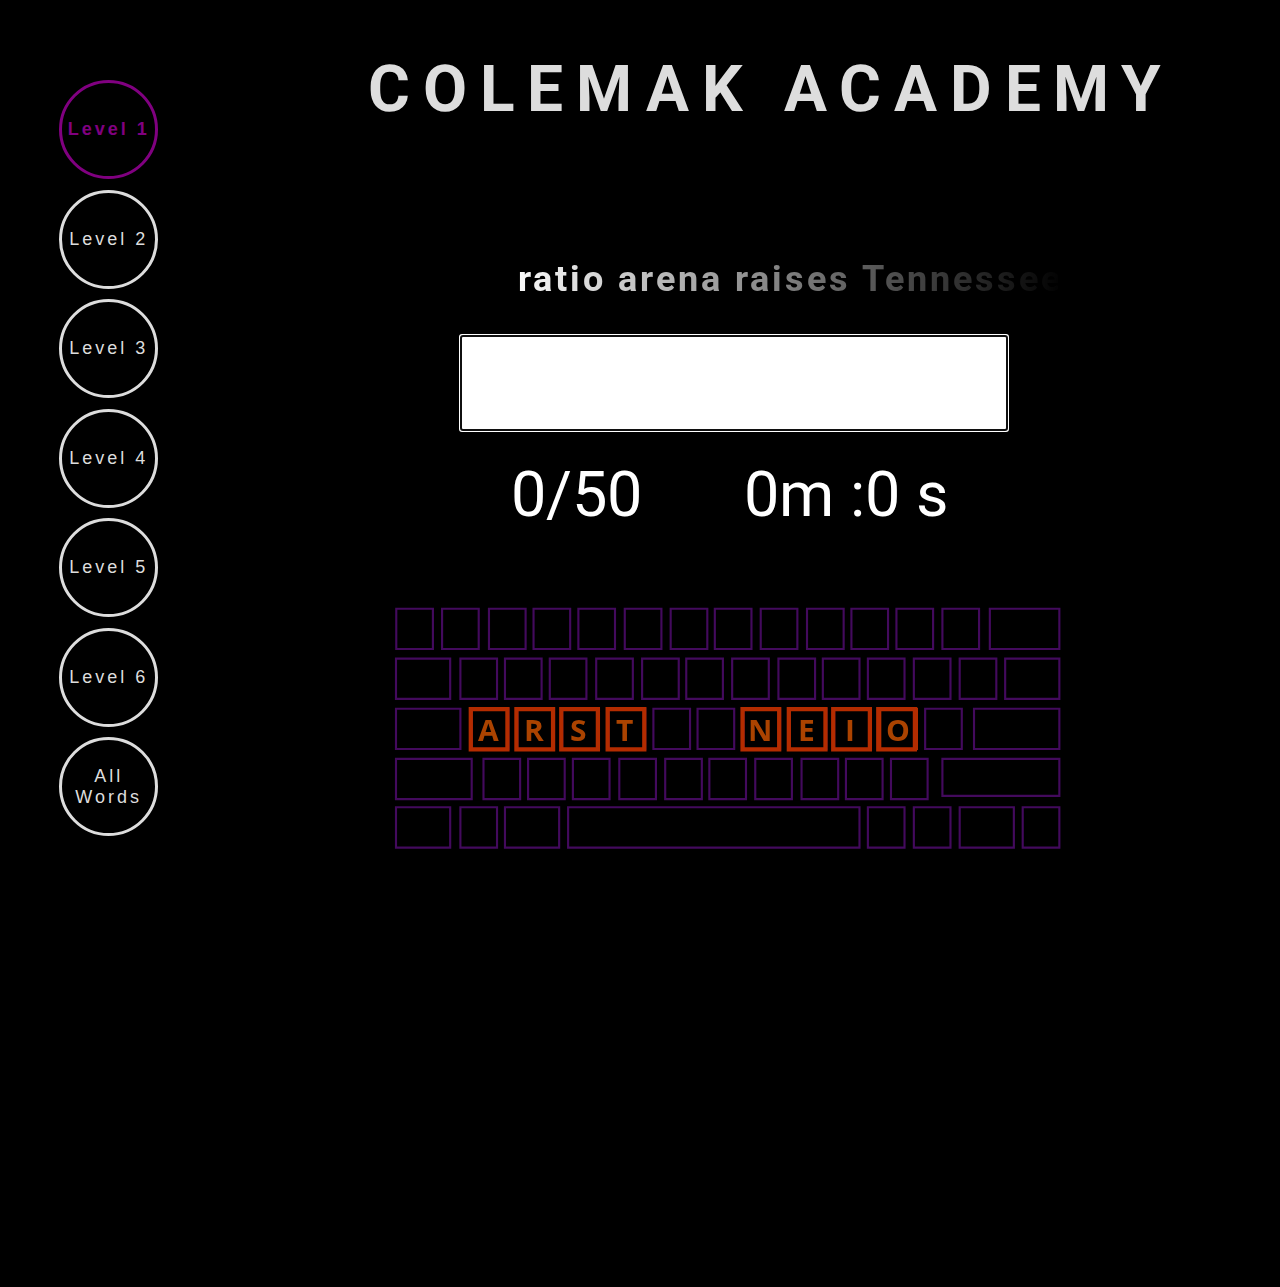
==== ColemakAcademy/index.html @ 1ba9257a "initial upload for colemak academy and dvorak academy" ====
<!DOCTYPE html>
<html>
<head>
	<title>Colemak Academy</title>
	<link rel="icon" href="keyboardImages/favicon.png">
	<link href="https://fonts.googleapis.com/css2?family=Roboto:wght@300;400;700&display=swap" rel="stylesheet">
	<link rel="stylesheet" type="text/css" href="logic/main.css">
</head>
<body>

	<h1>Colemak Academy</h1>

	<nav>
		<button class='currentLevel'>Level 1</button>
		<button>Level 2</button>
		<button>Level 3</button>
		<button>Level 4</button>
		<button>Level 5</button>
		<button>Level 6</button>
		<button>All Words</button>

	</nav>

	<section id="main">
		<h2 id="prompt" class='noDisplay'>
			<span id="currentWord"></span>
			<span id="nextWord"></span>
			<span id="thirdWord"></span>
		</h2>
		<button id="resetButton" class='noDisplay'>Reset</button>
		<input id = 'userInput' type="paragraph" spellcheck="false">
		<div id='feedback'>
			<div id='scoreAndClock'>
					<span id="scoreText">0/50</span>
					<span id="timeText">0m :0 s</span>
			</div>
			<div id='testResults' class='transparent'>
				<div id='accuracyText'></div>
				<div id='wpmText'></div>
			</div>
				<div id='accuracyText' class='transparent'></div>
			<div id='cheatsheet'>
				<img class='levelKeys' id='backgroundKeys' src="keyboardImages/keyboard.svg">
				<img id='keyImage1' class='levelKeys' src="keyboardImages/arstneio.svg">
				<img id='keyImage2' class='levelKeys transparent' src="keyboardImages/dh.svg">
				<img id='keyImage3' class='levelKeys transparent' src="keyboardImages/cvkm.svg">
				<img id='keyImage4' class='levelKeys transparent' src="keyboardImages/fplu.svg">
				<img id='keyImage5' class='levelKeys transparent' src="keyboardImages/yzkb.svg">
				<img id='keyImage6' class='levelKeys transparent' src="keyboardImages/qwgj.svg">
			</div>
		</div>
	</section>

<!-- 	<button id='startAgain'>Start Again</button> -->

<script type="text/javascript" src="logic/wordList.js"></script>
<script type="text/javascript" src="logic/app.js"></script>
</body>
</html>
---- ColemakAcademy/logic/main.css ----
body {
	display: flex;
	flex-direction: row;

	align-items: center;
	justify-content: space-between;

	background-color: black;
	color: white;
	height: 100vh;
	max-height: 100%;
	overflow: hidden;

	font-family: Roboto;
}

h1	{
	position: absolute;
	top: 1vh;
	font-size: 5vw;
	margin-left: 40vmin;
	color: #ddd;

	text-transform: uppercase;
	text-align: center;
	letter-spacing: 1vw;
}


nav {
	display: flex;
	flex-direction: column;
	justify-content: space-between;

	flex: 1 1 200px;

	height: 84vh;
	margin-left: 4vw;
}

#main {
	display: flex;
	flex-direction: column;
	align-items: flex-start;
	justify-content: center;



	flex: 2 1 800px;

	margin: 0 18vw 0 20vw;
}

nav button {
	margin: 0;
	border-radius: 100%;
	height: 11vh;
	width: 11vh;
	font-size: 2vh;
}

nav button:hover {
	font-weight: bold;
	border-color: purple;
}

h2, button {
	font-size: 3.5vh;
	margin: 13vh 0 3vh 0;
	padding: .5vh;
	border: 3px solid transparent;

	letter-spacing: 3px;
}

button {
	background-color: transparent;
	color: #ddd;
	border: 3px solid #ddd;

	text-transform: capitalize;
}

button:focus {
	outline: none;
}

#prompt {
	overflow: hidden;
	white-space: nowrap;
	font-size: 4vh;
	padding-right: 20vh;
	width: 40vh;
	color: white;

    -webkit-mask-image: -webkit-gradient(linear, left top, right bottom, 
    from(rgba(0,0,0,1)), to(rgba(0,0,0,0)));
}

#prompt span:nth-of-type(2), #prompt span:nth-of-type(3){
	font-size: 3vh;
}

#resetButton {
	margin-left: 23vh;
}

input {
	height: 10vh;

	font-size: 7vh;
}


input, #feedback {
	width: 60vh;
}

#feedback {
	display: flex;
	flex-direction: column;
	justify-content: space-between;

}

#keyImage1 {
	filter: hue-rotate(110deg);
}

#scoreAndClock {
	display: flex;
	justify-content: space-around;

	margin: 3vh 0 0 0;

	font-size: 7vh;
}

#testResults {
	display: flex;
	flex-direction: column;
	align-items: center;
	justify-content: center;

	flex: 1 1 8vh;
}

#cheatsheet {
	display: flex;
	justify-content: center;

	height: 20vh;
}

#backgroundKeys {
	opacity: .4;
}

.levelKeys {
	position: absolute;
	height: 76vh;
	transition: opacity .2s;
}


/*____________________Toggle-able classes______________*/

.noDisplay {
	display: none;
}

.transparent {
	opacity: 0;
}

.currentLevel {
	color: purple;
	border-color: purple;
	font-weight: bold;
}


/*___________________________ANIMATIONS________________________*/

.rightShift {
	margin-left: 200px;
}

.slideLeft {
	animation: slideLeft .1s 1 linear;
	animation-fill-mode: forwards;
}


@keyframes slideLeft {
	0%   { 
	}
	100% { transform: translateX(0);   }
}
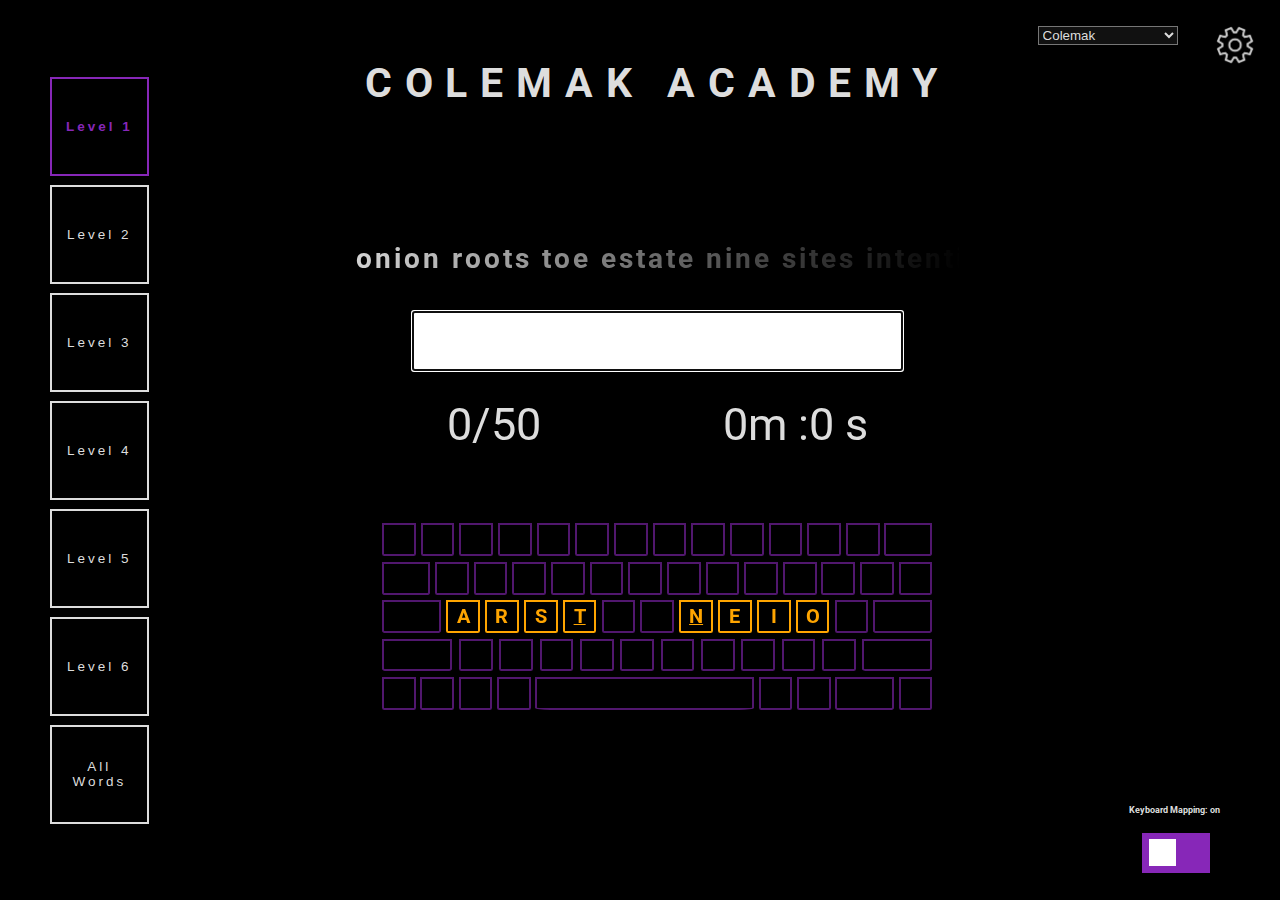
==== commit 5747af5d: "font changed to courier new. Several firefox bugs fixed. Lines mode on firefox now properly separate" ====
--- a/ColemakAcademy/index.html
+++ b/ColemakAcademy/index.html
@@ -1,59 +1,123 @@
 <!DOCTYPE html>
 <html>
 <head>
-	<title>Colemak Academy</title>
-	<link rel="icon" href="keyboardImages/favicon.png">
+	<title>Colemak Academy - Learn Colemak fast. A free, easy way to learn to touch type the Colemak layout, Colemak-DH, Dvorak, and other custom keyboard layouts. The best, most customizable typing tutor and keyboard trainer available. Also works for workman, qwerty, and azerty</title>
+	<meta charset="UTF-8">
+	<meta name="description" content="Colemak Academy - Learn Colemak fast. A free, easy way to learn to touch type the Colemak layout, Colemak-DH, Dvorak, and other custom keyboard layouts. The best, most customizable typing tutor and keyboard trainer available. Also works for workman, qwerty, and azerty">
+	<meta name="author" content="Layout Academy">
+
+	<link rel="icon" href='https://media.discordapp.net/attachments/727610227301548181/727926200366006392/colemakAcademy.png'>
 	<link href="https://fonts.googleapis.com/css2?family=Roboto:wght@300;400;700&display=swap" rel="stylesheet">
 	<link rel="stylesheet" type="text/css" href="logic/main.css">
 </head>
 <body>
 
-	<h1>Colemak Academy</h1>
+	<select  autocomplete="off">
+		<option value='colemak'>Colemak</option>
+		<option value='azerty'>AZERTY</option>
+		<option value='colemakdh'>Colemak-DH</option>
+		<option value='colemakdhm'>Colemak-DHm</option>
+		<option value='dvorak'>Dvorak</option>
+		<option value='lefthandeddvorak'>Left-handed Dvorak</option>
+		<option value='qwerty'>QWERTY</option>
+		<option value='tarmak'>Tarmak</option>
+		<option value='workman'>Workman</option>
+		<option value='custom'>Custom</option>
+	</select>
+
+	<button class='preferenceButton'></button>
+	<div class='preferenceMenu'>
+		<button class='closePreferenceButton'></button>
+		<ul class='preferences'>
+			<li>Capital Letters Allowed<input class='capitalLettersAllowed' type="checkbox"></li>
+			<li>Punctuation Allowed<input class='punctuationModeButton' type="checkbox"></li>
+			<li>Full Sentence Mode<input class='fullSentenceMode' type="checkbox"></li>
+			<li>Word Scrolling Mode
+				<input class='wordScrollingModeButton' type="checkbox" checked>
+			</li>
+			<li>
+				<input class='timeLimitModeInput noDisplay' type="number" value="60">
+				Time Limit Mode<input class='timeLimitModeButton' type="checkbox">
+			</li>
+			<li>  
+				<input class='wordLimitModeInput' type="number" value="50" step="10">
+				Word Limit Mode <input class='wordLimitModeButton' type="checkbox" checked> 
+			</li>
+		</ul>
+	</div>
 
 	<nav>
-		<button class='currentLevel'>Level 1</button>
-		<button>Level 2</button>
-		<button>Level 3</button>
-		<button>Level 4</button>
-		<button>Level 5</button>
-		<button>Level 6</button>
-		<button>All Words</button>
+		<button class='currentLevel lvl1'>Level 1</button>
+		<button class='lvl2'>Level 2</button>
+		<button class='lvl3'>Level 3</button>
+		<button class='lvl4'>Level 4</button>
+		<button class='lvl5'>Level 5</button>
+		<button class='lvl6'>Level 6</button>
+		<button class='lvl7'>All Words</button>
+		<button class='lvl8'>Full Sentences</button>
 
 	</nav>
 
+	<div class="customInput">
+		<div class="buttonHolder">
+			<button class='discardButton'>Discard</button>
+			<button class='saveButton'>Save</button>
+		</div>
+		<div id='inputKeyboard'></div>
+		<div id='inputShiftKeyboard'></div>
+		<input type="text" name="customKey" id="customUIKeyInput">
+		<div id='customUILevelSelect'>
+			<button class='customUILevelButton currentCustomUILevel'>lvl1</button>
+			<button class='customUILevelButton'>lvl2</button>
+			<button class='customUILevelButton'>lvl3</button>
+			<button class='customUILevelButton'>lvl4</button>
+			<button class='customUILevelButton'>lvl5</button>
+			<button class='customUILevelButton'>lvl6</button>
+		</div>
+	</div>
+
 	<section id="main">
-		<h2 id="prompt" class='noDisplay'>
-			<span id="currentWord"></span>
-			<span id="nextWord"></span>
-			<span id="thirdWord"></span>
-		</h2>
-		<button id="resetButton" class='noDisplay'>Reset</button>
-		<input id = 'userInput' type="paragraph" spellcheck="false">
-		<div id='feedback'>
+
+		<h1>Colemak Academy</h1>
+
+		<div class='typingArea'>
+			<div class='fade' id='fadeElement'>
+				<h2 class='noDisplay prompt'>
+				</h2>
+			</div>
+			<button id="resetButton" class='noDisplay'>Reset</button>
+			<input id = 'userInput' type="paragraph" spellcheck="false">
 			<div id='scoreAndClock'>
-					<span id="scoreText">0/50</span>
-					<span id="timeText">0m :0 s</span>
+				<span id="scoreText">0/50</span>
+				<span id="timeText">0m :0 s</span>
 			</div>
 			<div id='testResults' class='transparent'>
 				<div id='accuracyText'></div>
 				<div id='wpmText'></div>
 			</div>
-				<div id='accuracyText' class='transparent'></div>
-			<div id='cheatsheet'>
-				<img class='levelKeys' id='backgroundKeys' src="keyboardImages/keyboard.svg">
-				<img id='keyImage1' class='levelKeys' src="keyboardImages/arstneio.svg">
-				<img id='keyImage2' class='levelKeys transparent' src="keyboardImages/dh.svg">
-				<img id='keyImage3' class='levelKeys transparent' src="keyboardImages/cvkm.svg">
-				<img id='keyImage4' class='levelKeys transparent' src="keyboardImages/fplu.svg">
-				<img id='keyImage5' class='levelKeys transparent' src="keyboardImages/yzkb.svg">
-				<img id='keyImage6' class='levelKeys transparent' src="keyboardImages/qwgj.svg">
+		</div>
+		<div class='cheatsheetContainer'>
+			<div class='cheatsheet'></div>
+			<div>
+				<button class='openUIButton'></button>
 			</div>
 		</div>
 	</section>
 
-<!-- 	<button id='startAgain'>Start Again</button> -->
+	<div  id='mappingToggle'>
+		<h6>Keyboard Mapping: <span>on</span></h6>
+		<label class="switch" >
+  			<input type="checkbox"  autocomplete="off">
+ 			<span  class="slider"></span>
+		</label>	
+	</div>
 
+
+<script type="text/javascript" src="logic/layoutInfo.js"></script>
 <script type="text/javascript" src="logic/wordList.js"></script>
+<script type="text/javascript" src="logic/keyboardDivs.js"></script>
 <script type="text/javascript" src="logic/app.js"></script>
 </body>
-</html>+</html>
+
+<!-- ©NickMariano 2020 -->
--- a/ColemakAcademy/logic/main.css
+++ b/ColemakAcademy/logic/main.css
@@ -1,28 +1,132 @@
+:root {
+	--text-color: #ddd;
+	--background-color: black;
+	--menu-background-color: #111;
+	--accent-color: #8727b8;
+	--secondary-accent-color: orange;
+	--tertiary-accent-color: green;
+}
+
+
+
 body {
 	display: flex;
-	flex-direction: row;
-
 	align-items: center;
-	justify-content: space-between;
-
-	background-color: black;
-	color: white;
+
+	background-color: var(--background-color);
+	color: var(--text-color);
 	height: 100vh;
-	max-height: 100%;
 	overflow: hidden;
-
-	font-family: Roboto;
+	margin: 0; 
+	padding: 0;
+
+	font-family: Verdana, Roboto;
+}
+
+* {
+	transition: border-color .1s linear,
+		opacity .15s linear,
+		transform .07s linear;
+}
+
+select{
+	position: absolute;
+	top: 2vmax;
+	right: 8vmax;
+
+	color: var(--text-color);
+	background-color: var(--menu-background-color);
+}
+
+.preferenceButton {
+	background-image: url(../img/settingsIcon.webp);
+	background-size: cover;
+	filter: invert(1);
+	background-repeat: no-repeat;
+	border: none;
+
+	opacity: .8;
+	margin: 0;
+	position: absolute;
+	top: 2vmax;
+	right: 2vmax;
+
+	width: 3vmax;
+	height: 3vmax;
+}
+
+.preferenceButton:hover, .closePreferenceButton:hover {
+	opacity: 1;
+	transform: scale(1.1);
+}
+
+.closePreferenceButton {
+	margin: 0;
+	position: relative;
+	top: 1vh;
+	left: 1vh;
+
+	background-image: url(../img/x.webp);
+	background-size: cover;
+	background-repeat: no-repeat;
+
+	height: 2vh;
+	width: 2vh;
+
+	filter: invert(1);
+
+	border: none;
+}
+
+.preferenceMenu {
+	position: absolute;
+	right: -37vh;
+	z-index: 105;
+
+	background: #111;
+	height: 100vh;
+	width: 33vh;
+
+	border-left: .1vh solid var(--text-color);
+
+	transition: right .08s linear;
+}
+
+.preferenceMenu ul {
+	display: flex;
+	flex-direction: column;
+	justify-content: space-around;
+	flex-wrap: nowrap;
+	align-items: flex-end;
+	padding: 0 1vh 0 0;
+
+	height: 55vh;
+}
+
+.preferenceMenu ul li {
+	color: var(--accent-color);
+	font-size: 2vh;
+	list-style: none;
+
+}
+
+input[type=checkbox] {
+	width: 2vh;
+	height: 2vh;
+	margin-left: 2vh;
+}
+
+li input {
+	font-size: 1.7vh;
+	width: 5vh;
+	height: 1.7vh;
+
+	margin: 0 1.5vh 0 auto;
 }
 
 h1	{
-	position: absolute;
-	top: 1vh;
-	font-size: 5vw;
-	margin-left: 40vmin;
-	color: #ddd;
-
+	font-size: 3.2vmax;
 	text-transform: uppercase;
-	text-align: center;
 	letter-spacing: 1vw;
 }
 
@@ -32,108 +136,122 @@
 	flex-direction: column;
 	justify-content: space-between;
 
-	flex: 1 1 200px;
-
+	width: 10vw;
 	height: 84vh;
-	margin-left: 4vw;
-}
+	margin-left: 4vmin;
+}
+
 
 #main {
 	display: flex;
 	flex-direction: column;
-	align-items: flex-start;
-	justify-content: center;
-
-
-
-	flex: 2 1 800px;
-
-	margin: 0 18vw 0 20vw;
+	align-items: center;
+	height: 90%;
+	margin-right: 10vmax;
+	margin-bottom: 3vh;
+
+	flex: 2 1 1000px;
 }
 
 nav button {
-	margin: 0;
-	border-radius: 100%;
-	height: 11vh;
+	flex: 1 1 11vh;
+	margin: .5vh auto;
 	width: 11vh;
-	font-size: 2vh;
+	font-size: 1.5vh;
+	color: var(--text-color);
 }
 
 nav button:hover {
 	font-weight: bold;
-	border-color: purple;
+	border-color: var(--accent-color);
 }
 
 h2, button {
-	font-size: 3.5vh;
-	margin: 13vh 0 3vh 0;
-	padding: .5vh;
-	border: 3px solid transparent;
-
 	letter-spacing: 3px;
 }
 
 button {
 	background-color: transparent;
-	color: #ddd;
-	border: 3px solid #ddd;
-
-	text-transform: capitalize;
+	border: .2vmax solid var(--text-color);
+	color: var(--text-color);
+	/*text-transform: capitalize;*/
+	cursor: pointer;
 }
 
 button:focus {
 	outline: none;
 }
 
-#prompt {
-	overflow: hidden;
-	white-space: nowrap;
-	font-size: 4vh;
-	padding-right: 20vh;
-	width: 40vh;
-	color: white;
-
+.lvl8 {
+	display: none;
+	font-size: 1.1vh;
+
+	color: orange;
+	border-color: orange;
+}
+
+
+.typingArea {
+	display: flex;
+	flex-direction: column;
+	/*justify-content: center;*/
+	width: 67vmin;
+}
+
+.fade {
     -webkit-mask-image: -webkit-gradient(linear, left top, right bottom, 
     from(rgba(0,0,0,1)), to(rgba(0,0,0,0)));
 }
 
-#prompt span:nth-of-type(2), #prompt span:nth-of-type(3){
-	font-size: 3vh;
+.prompt {
+	position: relative;
+	font-size: 2.2vmax;
+	/*padding: 0 20vh 0 0;*/
+	/*width: 100%;*/
+	/*color: white;*/
+	margin: 12vh 0 0 0;
+}
+
+.smoothScroll {
+	transition: left .1s linear;
+}
+
+.paragraph {
+	color: grey;
+	word-wrap: break-word;
+	width: 103%;
+	font-size: 2.4vmin;
+	margin: 6.5vmin auto 0 auto;
+}
+
+.line{
+	white-space: nowrap;
+}
+
+.paragraph .line {
+	margin-left: 2.5vmin;
 }
 
 #resetButton {
-	margin-left: 23vh;
+	margin: 6vmin auto 4vmin auto;
+	width: 30%;
+	font-size: 4.5vh;
 }
 
 input {
-	height: 10vh;
-
-	font-size: 7vh;
-}
-
-
-input, #feedback {
-	width: 60vh;
-}
-
-#feedback {
-	display: flex;
-	flex-direction: column;
-	justify-content: space-between;
-
-}
-
-#keyImage1 {
-	filter: hue-rotate(110deg);
-}
+	height: 6vmin;
+	font-size: 4vmin;
+	width: 80%;
+	margin: 4vh auto 3vh auto;
+}
+
+
 
 #scoreAndClock {
 	display: flex;
 	justify-content: space-around;
 
-	margin: 3vh 0 0 0;
-
-	font-size: 7vh;
+	font-size: 5vmin;
 }
 
 #testResults {
@@ -145,72 +263,387 @@
 	flex: 1 1 8vh;
 }
 
-#cheatsheet {
+
+/*____________________Slider________________________*/
+
+#mappingToggle {
+	position: absolute;
+	bottom: 3vh;
+	right: -6vh;
+	width: 15vw;
+}
+
+#mappingToggle h6 {
+	position: relative;
+	left: -1.5vmin;
+	font-size: 1vmin;
+	margin: 0 0 2vmin 0;
+}
+
+/* The switch - the box around the slider */
+.switch {
+  position: relative;
+  display: inline-block;
+  width: 7.5vmin;
+  height: 4.5vmin;
+}
+
+/* Hide default HTML checkbox */
+.switch input {
+  opacity: 0;
+  width: 0;
+  height: 0;
+}
+
+/* The slider */
+.slider {
+ 	position: absolute;
+ 	cursor: pointer;
+ 	top: 0;
+ 	left: 0;
+ 	right: 0;
+ 	bottom: 0;
+ 	background-color: var(--accent-color);
+}
+
+.slider:before {
+  position: absolute;
+  content: "";
+  height: 3vmin;
+  width: 3vmin;
+  left: .75vmin;
+  bottom: .75vmin;
+  background-color: white;
+  -webkit-transition: .4s;
+  transition: .2s;
+}
+
+input:checked + .slider {
+  background-color: #444;
+}
+
+input:focus + .slider {
+  box-shadow: 0 0 1px purple;
+}
+
+input:checked + .slider:before {
+  -webkit-transform: translateX(3vmin);
+  -ms-transform: translateX(3vmin);
+  transform: translateX(3vmin);
+}
+
+
+/*___________cheatsheet___________*/
+
+.cheatsheetContainer {
+	display: flex;
+}
+
+.row {
+	display: flex;
+	justify-content: space-between;
+	height: 3vmax;
+	width: 43vmax;
+}
+
+.key, .cKey {
 	display: flex;
 	justify-content: center;
-
-	height: 20vh;
-}
-
-#backgroundKeys {
-	opacity: .4;
-}
-
-.levelKeys {
+	align-items: center;
+	background-color: transparent;
+	border: .2vmax solid var(--accent-color);
+	height: 75%;
+	width: 5.4%;
+
+	opacity: .5;
+
+	border-bottom-right-radius: 7%;
+	border-bottom-left-radius: 7%;
+
+	vertical-align: top;
+}
+
+.letter {
+	display: block;
+	font-size: 2.2vh;
+	font-weight: bold;
+
+	text-transform: uppercase;
+}
+
+.big {
+	width: 8%;
+}
+
+.bigger {
+	width: 10%;
+}
+
+.biggest {
+	width: 12%;
+}
+
+.Space {
+	width: 39%;
+}
+
+.inactive {
+	opacity: .6;
+	border-color: var(--accent-color);
+}
+
+.currentLevelKeys {
+	border-color: var(--tertiary-accent-color);
+	color: var(--tertiary-accent-color);
+	opacity: 1;
+	filter: brightness(1.2);
+}
+
+.homeRow {
+	border-color: var(--secondary-accent-color);
+	color: var(--secondary-accent-color);
+	opacity: 1;
+}
+
+.restingPosition {
+	text-decoration: underline;
+}
+
+.active {
+	border-color: var(--accent-color);
+	color: var(--accent-color);
+	opacity: 1;
+	filter: brightness(1.5);
+}
+
+
+
+.punctuation {
+	border-color: var(--text-color);
+	color: white;
+	opacity: 1;
+	filter: brightness(1.5);
+}
+
+
+.openUIButton {
+	background-image: url('https://upload.wikimedia.org/wikipedia/commons/c/cc/Edit_Notepad_Icon.svg');
+	background-size: cover;
+	filter: invert(1);
+
+	position: relative;
+	top: -.3vmax;
+	margin: 0 0 0 1vmin;
+
+	border: none;
+
+	height: 2.5vmax;
+	width: 2.5vmax;
+
+	display: none;
+}
+
+.openUIButton:hover {
+	transform: scale(1.2);
+}
+
+/*__________________custom ui keyboard________________*/
+
+.customInput {
 	position: absolute;
-	height: 76vh;
-	transition: opacity .2s;
-}
+	flex-direction: column;
+	left: 23vw;
+	top: 23vh;
+	z-index: 100;
+
+	border: .2vmax solid var(--text-color);
+	background-color: var(--menu-background-color);
+	height: 37vmax;
+	width: 60vmax;
+	transform: scaleX(0);
+	display: none;
+
+	transition: transform .15s linear;
+}
+
+#inputKeyboard {
+	display: block;
+	margin: 6.5vmax auto 0 auto;
+	width: 88%;
+	white-space: nowrap;
+}
+
+#inputKeyboard .row {
+	width: 95%;
+	margin: auto;
+}
+
+.cKey {
+	border-color: var(--accent-color);
+}
+
+.cKey:hover {
+	border-color: white;
+}
+
+.cKey .letter {
+	z-index: -1;
+	text-transform: none;
+	font-size: 2vmax;
+}
+
+.normalCKey {
+	border-color: #777;
+}
+
+.selectedInputKey, .selectedInputKey:hover {
+	border-color: white;
+	opacity: .9;
+}
+
+.pulse {
+	animation: pulse .8s infinite;
+}
+
+
+#selectedInputKey {
+	background: var(--accent-color);
+}
+
+#customUIKeyInput {
+	opacity: 0;
+	width: 0;
+	height: 0;
+	margin: 0;
+}
+
+.buttonHolder {
+	display: flex;
+	justify-content: space-between;
+
+	width: 90%;
+}
+
+.saveButton, .discardButton {
+	font-size: 2.3vmax;
+
+	height: 1vmax;
+	width: 1vmax;
+	padding: 1vmax;
+	border: none;
+}
+
+
+.saveButton:hover, .discardButton:hover {
+	transform: scale(1.05);
+}
+
+/*__________________custom level select________________*/
+#customUILevelSelect {
+	display: flex;
+	margin: 2vmax auto 2vmax auto;
+	background: red .2;
+
+	height: 8vmax;
+	width: 100%;
+}
+
+
+.customUILevelButton {
+	font-size: 2vmax;
+	margin: 2vmax auto;
+	opacity: .8;
+
+	background-color: #191919;
+}
+
+.customUILevelButton:hover {
+	opacity: 1;
+	filter: brightness(1.5);
+}
+
+.currentCustomUILevel {
+	border-color: var(--tertiary-accent-color);
+	color: var(--tertiary-accent-color);
+	background-color: #2f3f2f;
+	opacity: 1;
+} 
 
 
 /*____________________Toggle-able classes______________*/
+
 
 .noDisplay {
 	display: none;
 }
 
+.visible {
+	display: block;
+}
+
 .transparent {
 	opacity: 0;
 }
 
 .currentLevel {
-	color: purple;
-	border-color: purple;
+	color: var(--accent-color);
+	border-color: var(--accent-color);
 	font-weight: bold;
 }
 
+/*.hide-me {
+	z-index: -100;
+  animation: hideme .5s linear forwards;
+}
+
+@keyframes hideme {
+  0% {
+  	left: 0;
+  }
+  100% {
+  }
+}*/
 
 /*___________________________ANIMATIONS________________________*/
 
-.rightShift {
-	margin-left: 200px;
-}
-
 .slideLeft {
-	animation: slideLeft .1s 1 linear;
+	position: relative;
+	color: blue;
+	animation: slideLeft .2s 1 linear;
 	animation-fill-mode: forwards;
 }
 
-
-@keyframes slideLeft {
+.slideOff {
+	position: relative;
+	color: blue;
+	animation: slideOff .2s 1 linear;
+	animation-fill-mode: forwards;
+}
+
+@keyframes pulse {
 	0%   { 
+		opacity: 1;
 	}
-	100% { transform: translateX(0);   }
-}
-
-
-
-
-
-
-
-
-
-
-
-
-
-
-
-
-
+	60% { 
+		opacity: 1;
+	}
+	100% { 
+		opacity: 0;
+	}
+}
+
+
+
+
+
+
+
+
+
+
+
+
+
+
+
+
